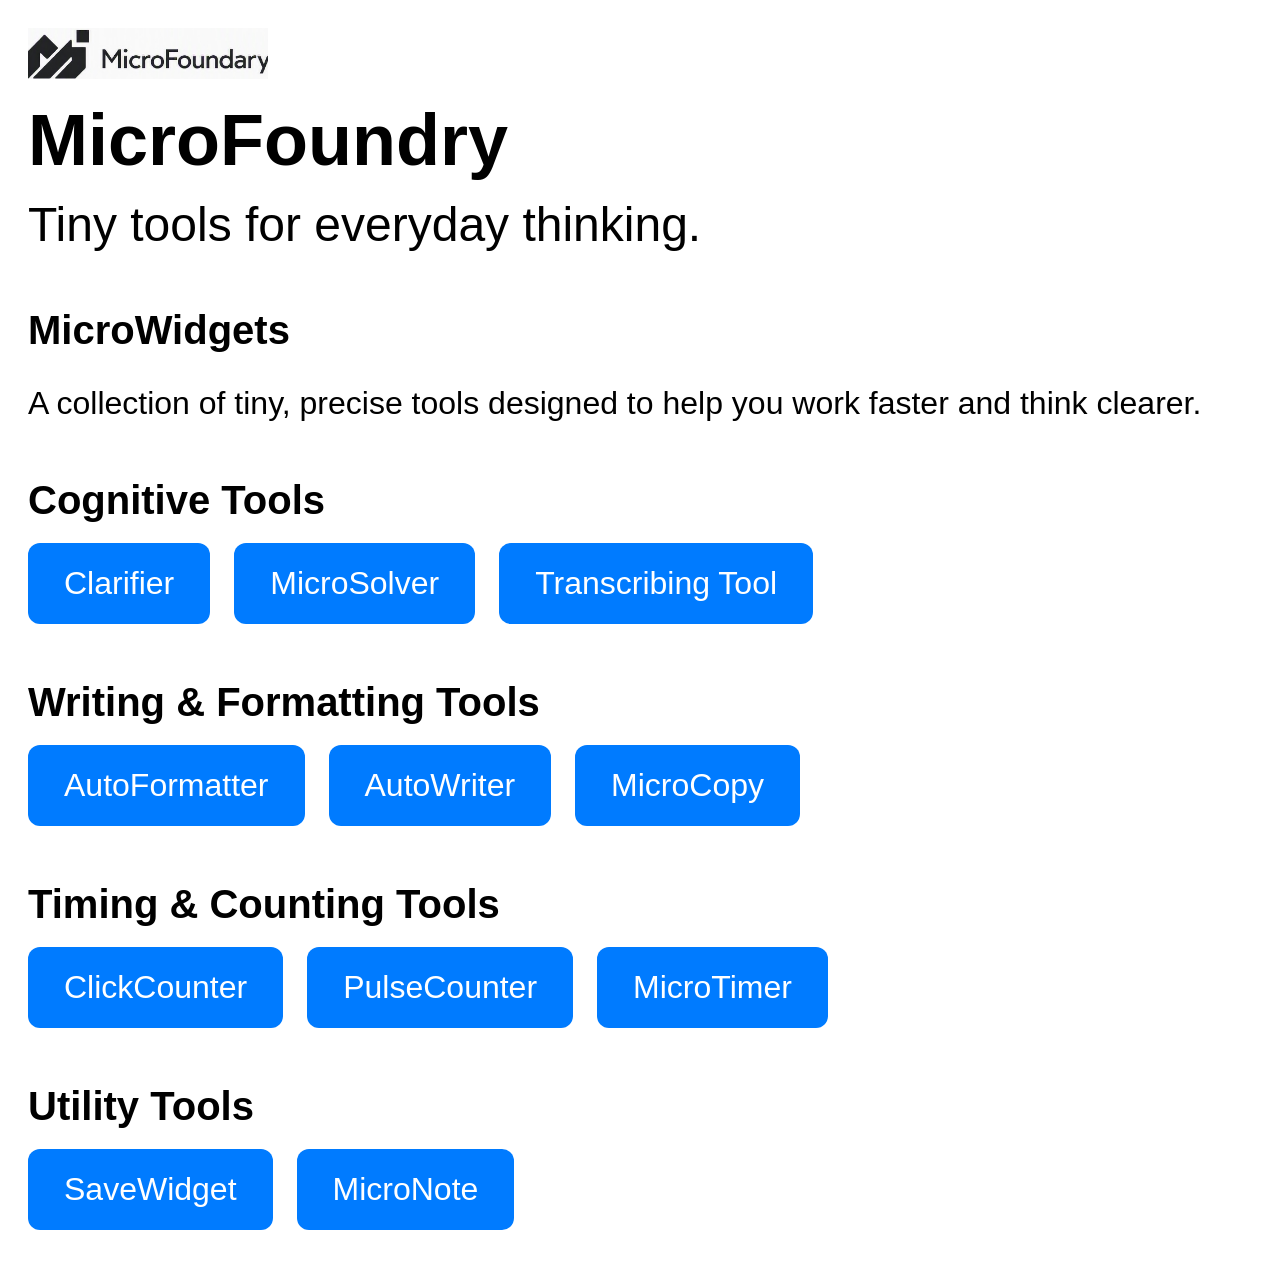
==== index.html @ 5cc54385 "Refactor styles and update header comments" ====
<!DOCTYPE html>
<html lang="en">
<head>
  <meta charset="UTF-8">
  <title>MicroFoundry</title>

  <style>
    body {
      background: white;
      font-family: -apple-system, BlinkMacSystemFont, "Segoe UI", Roboto, sans-serif;
      margin: 28px;
      text-align: left;
    }

    /* Logo */
    img.logo {
      width: 240px;
      height: auto;
      margin-bottom: 20px;
      display: block;
    }

    /* PROFILE A HEADER */
    h1 {
      font-size: 72px;
      margin: 0;
      margin-bottom: 16px;
    }

    h2 {
      font-size: 48px;
      font-weight: 300;
      margin-top: 0;
      margin-bottom: 40px;
    }

    /* Category headers */
    h3 {
      margin-top: 56px;
      margin-bottom: 20px;
      font-size: 40px;
    }

    /* Intro text */
    .mw-intro {
      margin-bottom: 32px;
      font-size: 32px;
      font-weight: 300;
    }

    /* Button grid */
    .mw-grid {
      display: flex;
      flex-wrap: wrap;
      gap: 24px;
      margin-bottom: 56px;
    }

    /* LARGE BUTTONS */
    .mw-btn {
      padding: 22px 36px;
      background: #007bff;
      color: white;
      text-decoration: none;
      border-radius: 12px;
      font-size: 32px;
      display: inline-block;
    }
  </style>
</head>

<body>

  <!-- Left-aligned logo + header -->
  <img src="IMG_1741.jpeg" alt="MicroFoundry Logo" class="logo">
  <h1>MicroFoundry</h1>
  <h2>Tiny tools for everyday thinking.</h2>

  <!-- MicroWidgets Intro -->
  <h3>MicroWidgets</h3>
  <p class="mw-intro">
    A collection of tiny, precise tools designed to help you work faster and think clearer.
  </p>

  <!-- CATEGORY: Cognitive Tools -->
  <h3>Cognitive Tools</h3>
  <div class="mw-grid">
    <a href="Clarifier/index.html" class="mw-btn">Clarifier</a>
    <a href="MicroSolver/index.html" class="mw-btn">MicroSolver</a>
    <a href="TranscribingTool/index.html" class="mw-btn">Transcribing Tool</a>
  </div>

  <!-- CATEGORY: Writing & Formatting Tools -->
  <h3>Writing & Formatting Tools</h3>
  <div class="mw-grid">
    <a href="AutoFormatter/index.html" class="mw-btn">AutoFormatter</a>
    <a href="AutoWriter/index.html" class="mw-btn">AutoWriter</a>
    <a href="MicroCopy/index.html" class="mw-btn">MicroCopy</a>
  </div>

  <!-- CATEGORY: Timing & Counting Tools -->
  <h3>Timing & Counting Tools</h3>
  <div class="mw-grid">
    <a href="ClickCounter/index.html" class="mw-btn">ClickCounter</a>
    <a href="PulseCounter/index.html" class="mw-btn">PulseCounter</a>
    <a href="MicroTimer/index.html" class="mw-btn">MicroTimer</a>
  </div>

  <!-- CATEGORY: Utility Tools -->
  <h3>Utility Tools</h3>
  <div class="mw-grid">
    <a href="SaveWidget/index.html" class="mw-btn">SaveWidget</a>
    <a href="MicroNote/index.html" class="mw-btn">MicroNote</a>
  </div>

</body>
</html>
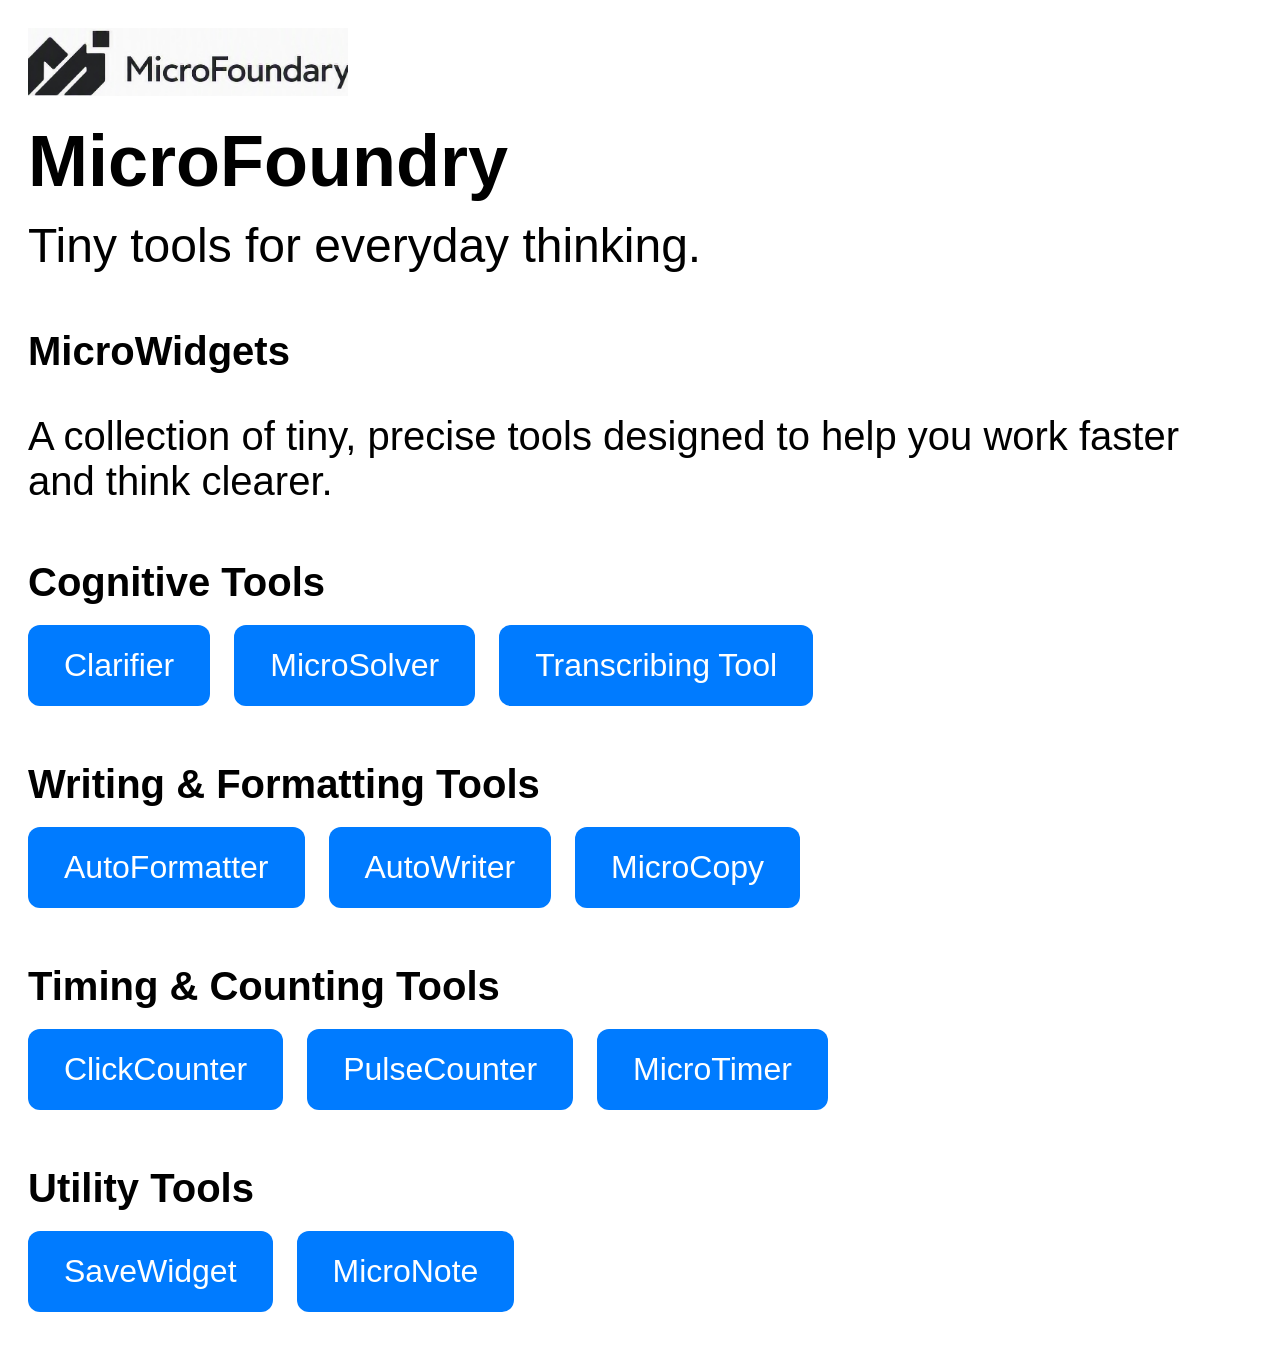
==== commit e1df4058: "Increase logo and text sizes in index.html Updated styles for logo and text to larger sizes." ====
--- a/index.html
+++ b/index.html
@@ -12,11 +12,11 @@
       text-align: left;
     }
 
-    /* Logo */
+    /* Larger Logo */
     img.logo {
-      width: 240px;
+      width: 320px;   /* larger, safe */
       height: auto;
-      margin-bottom: 20px;
+      margin-bottom: 24px;
       display: block;
     }
 
@@ -41,10 +41,10 @@
       font-size: 40px;
     }
 
-    /* Intro text */
+    /* Larger description text */
     .mw-intro {
-      margin-bottom: 32px;
-      font-size: 32px;
+      margin-bottom: 36px;
+      font-size: 40px;   /* larger */
       font-weight: 300;
     }
 
@@ -56,7 +56,7 @@
       margin-bottom: 56px;
     }
 
-    /* LARGE BUTTONS */
+    /* Large tappable buttons */
     .mw-btn {
       padding: 22px 36px;
       background: #007bff;
@@ -71,7 +71,7 @@
 
 <body>
 
-  <!-- Left-aligned logo + header -->
+  <!-- Logo + Header -->
   <img src="IMG_1741.jpeg" alt="MicroFoundry Logo" class="logo">
   <h1>MicroFoundry</h1>
   <h2>Tiny tools for everyday thinking.</h2>
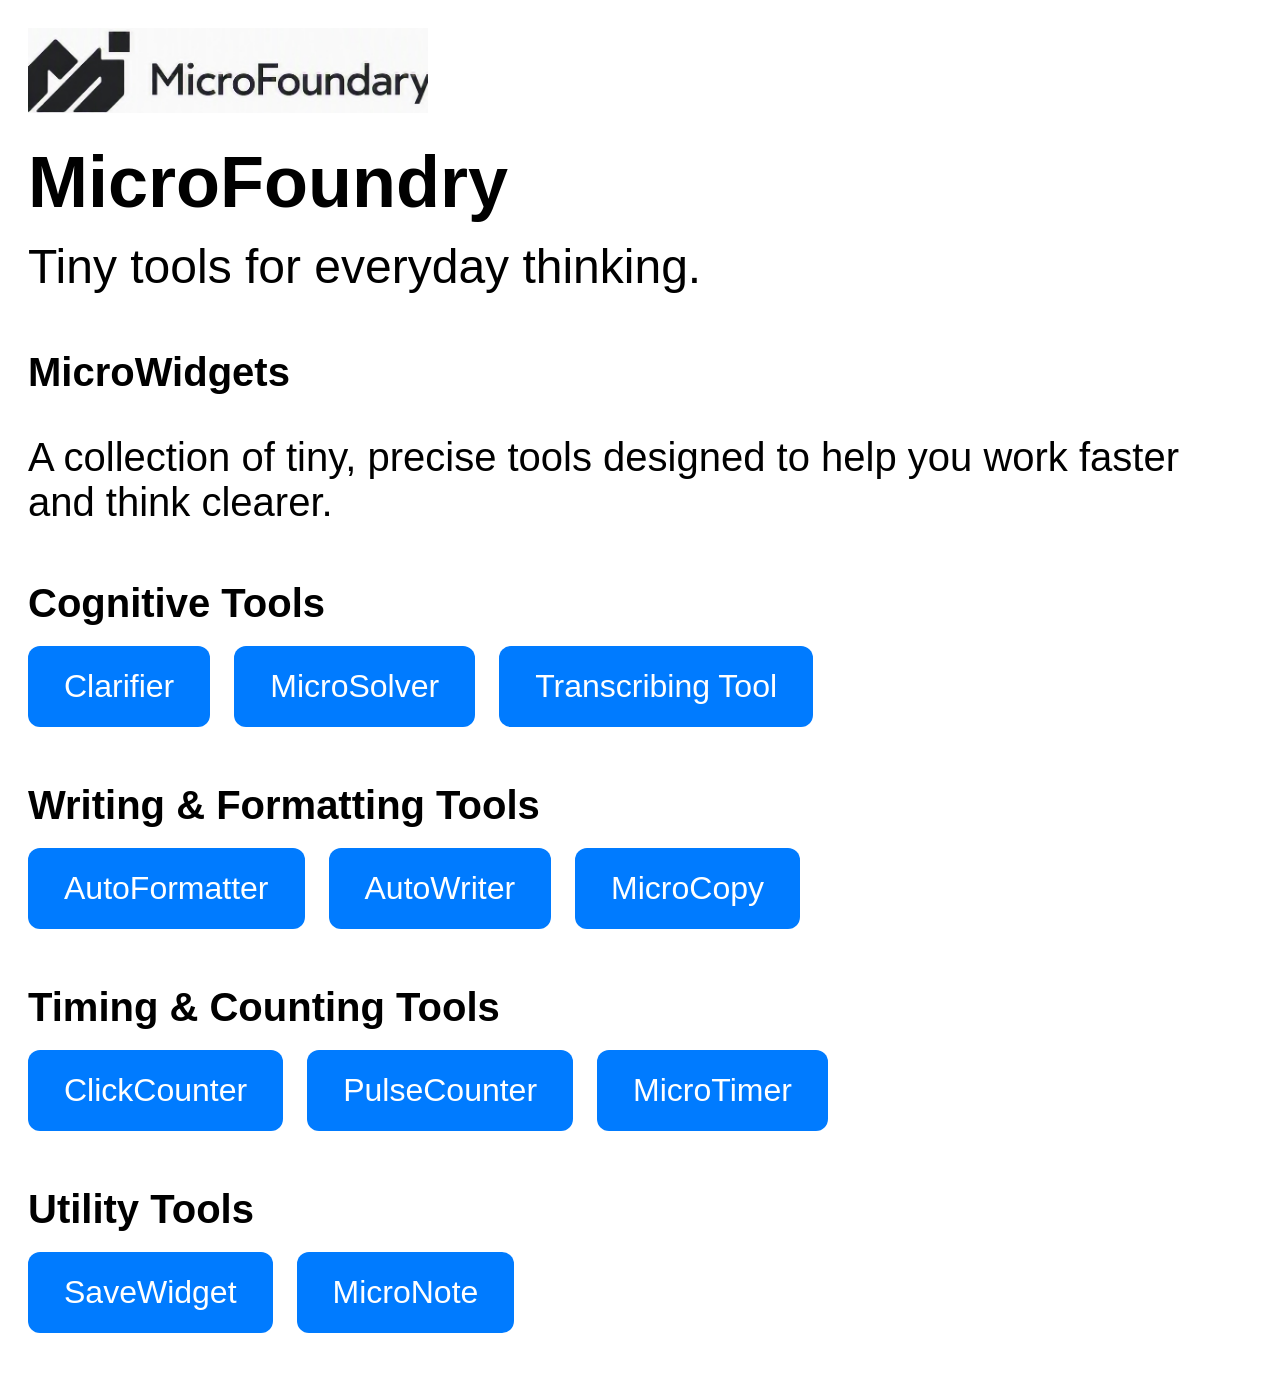
==== commit 55d9f33f: "Increase logo size to 400px and update comments" ====
--- a/index.html
+++ b/index.html
@@ -12,11 +12,11 @@
       text-align: left;
     }
 
-    /* Larger Logo */
+    /* Larger Logo (400px) */
     img.logo {
-      width: 320px;   /* larger, safe */
+      width: 400px;   /* 30% larger than before */
       height: auto;
-      margin-bottom: 24px;
+      margin-bottom: 28px;
       display: block;
     }
 
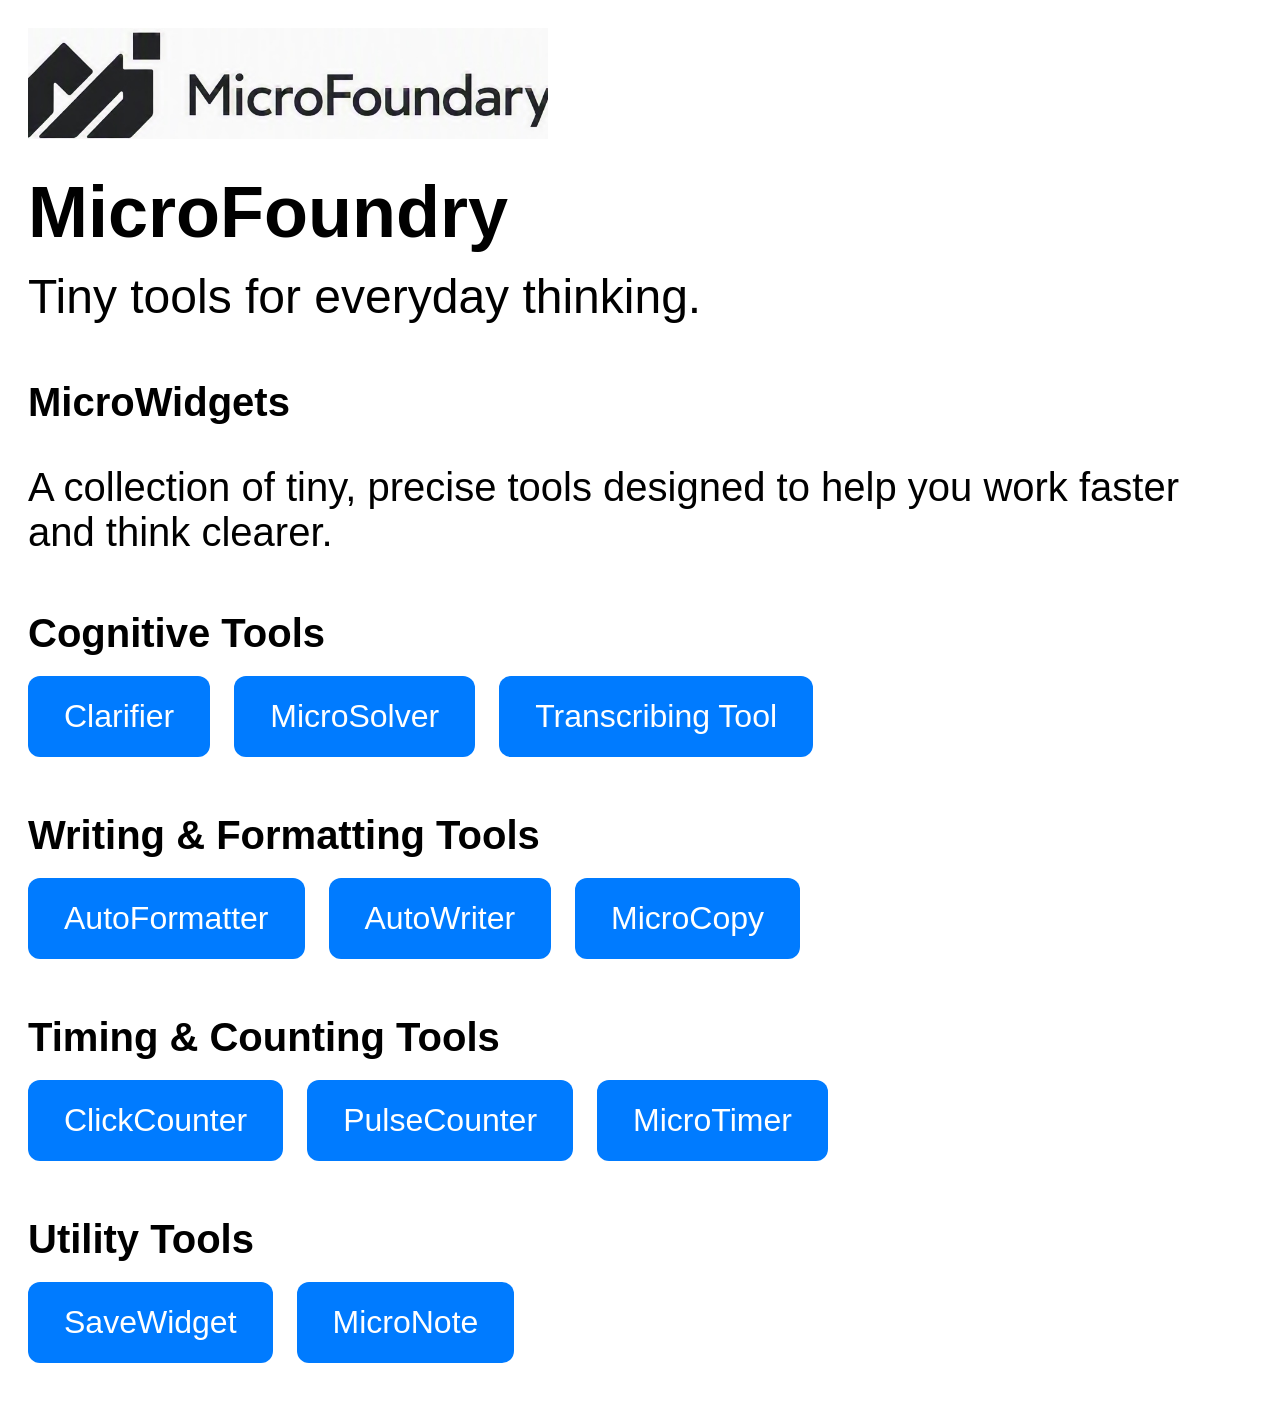
==== commit 856abb06: "Update logo size and margin in index.html" ====
--- a/index.html
+++ b/index.html
@@ -12,11 +12,11 @@
       text-align: left;
     }
 
-    /* Larger Logo (400px) */
+    /* Larger Logo (520px) */
     img.logo {
-      width: 400px;   /* 30% larger than before */
+      width: 520px;   /* 30% larger than 400px */
       height: auto;
-      margin-bottom: 28px;
+      margin-bottom: 32px;
       display: block;
     }
 
@@ -44,7 +44,7 @@
     /* Larger description text */
     .mw-intro {
       margin-bottom: 36px;
-      font-size: 40px;   /* larger */
+      font-size: 40px;
       font-weight: 300;
     }
 
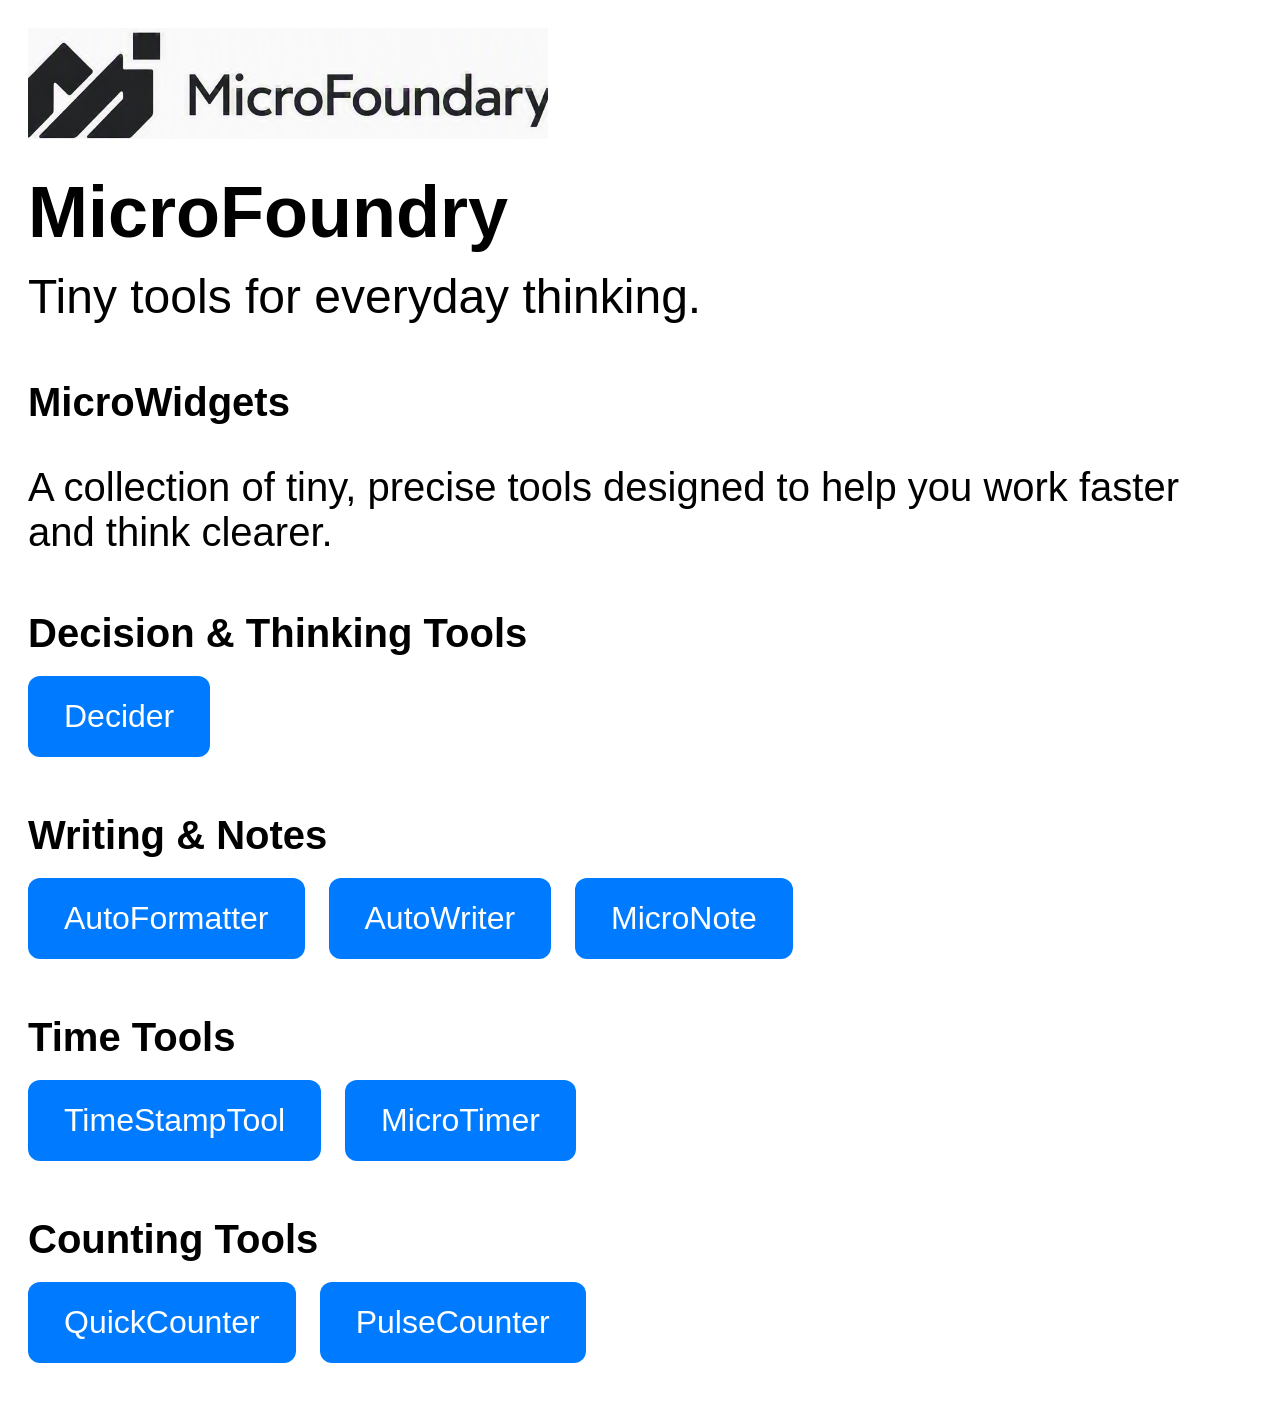
==== commit c56898d9: "Refactor section headers and update links" ====
--- a/index.html
+++ b/index.html
@@ -12,15 +12,13 @@
       text-align: left;
     }
 
-    /* Larger Logo (520px) */
     img.logo {
-      width: 520px;   /* 30% larger than 400px */
+      width: 520px;
       height: auto;
       margin-bottom: 32px;
       display: block;
     }
 
-    /* PROFILE A HEADER */
     h1 {
       font-size: 72px;
       margin: 0;
@@ -34,21 +32,18 @@
       margin-bottom: 40px;
     }
 
-    /* Category headers */
     h3 {
       margin-top: 56px;
       margin-bottom: 20px;
       font-size: 40px;
     }
 
-    /* Larger description text */
     .mw-intro {
       margin-bottom: 36px;
       font-size: 40px;
       font-weight: 300;
     }
 
-    /* Button grid */
     .mw-grid {
       display: flex;
       flex-wrap: wrap;
@@ -56,7 +51,6 @@
       margin-bottom: 56px;
     }
 
-    /* Large tappable buttons */
     .mw-btn {
       padding: 22px 36px;
       background: #007bff;
@@ -71,46 +65,42 @@
 
 <body>
 
-  <!-- Logo + Header -->
   <img src="IMG_1741.jpeg" alt="MicroFoundry Logo" class="logo">
+
   <h1>MicroFoundry</h1>
   <h2>Tiny tools for everyday thinking.</h2>
 
-  <!-- MicroWidgets Intro -->
   <h3>MicroWidgets</h3>
   <p class="mw-intro">
     A collection of tiny, precise tools designed to help you work faster and think clearer.
   </p>
 
-  <!-- CATEGORY: Cognitive Tools -->
-  <h3>Cognitive Tools</h3>
+  <!-- Decision & Thinking -->
+  <h3>Decision & Thinking Tools</h3>
   <div class="mw-grid">
-    <a href="Clarifier/index.html" class="mw-btn">Clarifier</a>
-    <a href="MicroSolver/index.html" class="mw-btn">MicroSolver</a>
-    <a href="TranscribingTool/index.html" class="mw-btn">Transcribing Tool</a>
+    <a href="Decider/index.html" class="mw-btn">Decider</a>
   </div>
 
-  <!-- CATEGORY: Writing & Formatting Tools -->
-  <h3>Writing & Formatting Tools</h3>
+  <!-- Writing & Notes -->
+  <h3>Writing & Notes</h3>
   <div class="mw-grid">
     <a href="AutoFormatter/index.html" class="mw-btn">AutoFormatter</a>
     <a href="AutoWriter/index.html" class="mw-btn">AutoWriter</a>
-    <a href="MicroCopy/index.html" class="mw-btn">MicroCopy</a>
+    <a href="MicroNote/index.html" class="mw-btn">MicroNote</a>
   </div>
 
-  <!-- CATEGORY: Timing & Counting Tools -->
-  <h3>Timing & Counting Tools</h3>
+  <!-- Time Tools -->
+  <h3>Time Tools</h3>
   <div class="mw-grid">
-    <a href="ClickCounter/index.html" class="mw-btn">ClickCounter</a>
-    <a href="PulseCounter/index.html" class="mw-btn">PulseCounter</a>
+    <a href="TimeStampTool/index.html" class="mw-btn">TimeStampTool</a>
     <a href="MicroTimer/index.html" class="mw-btn">MicroTimer</a>
   </div>
 
-  <!-- CATEGORY: Utility Tools -->
-  <h3>Utility Tools</h3>
+  <!-- Counting Tools -->
+  <h3>Counting Tools</h3>
   <div class="mw-grid">
-    <a href="SaveWidget/index.html" class="mw-btn">SaveWidget</a>
-    <a href="MicroNote/index.html" class="mw-btn">MicroNote</a>
+    <a href="QuickCounter/index.html" class="mw-btn">QuickCounter</a>
+    <a href="PulseCounter/index.html" class="mw-btn">PulseCounter</a>
   </div>
 
 </body>
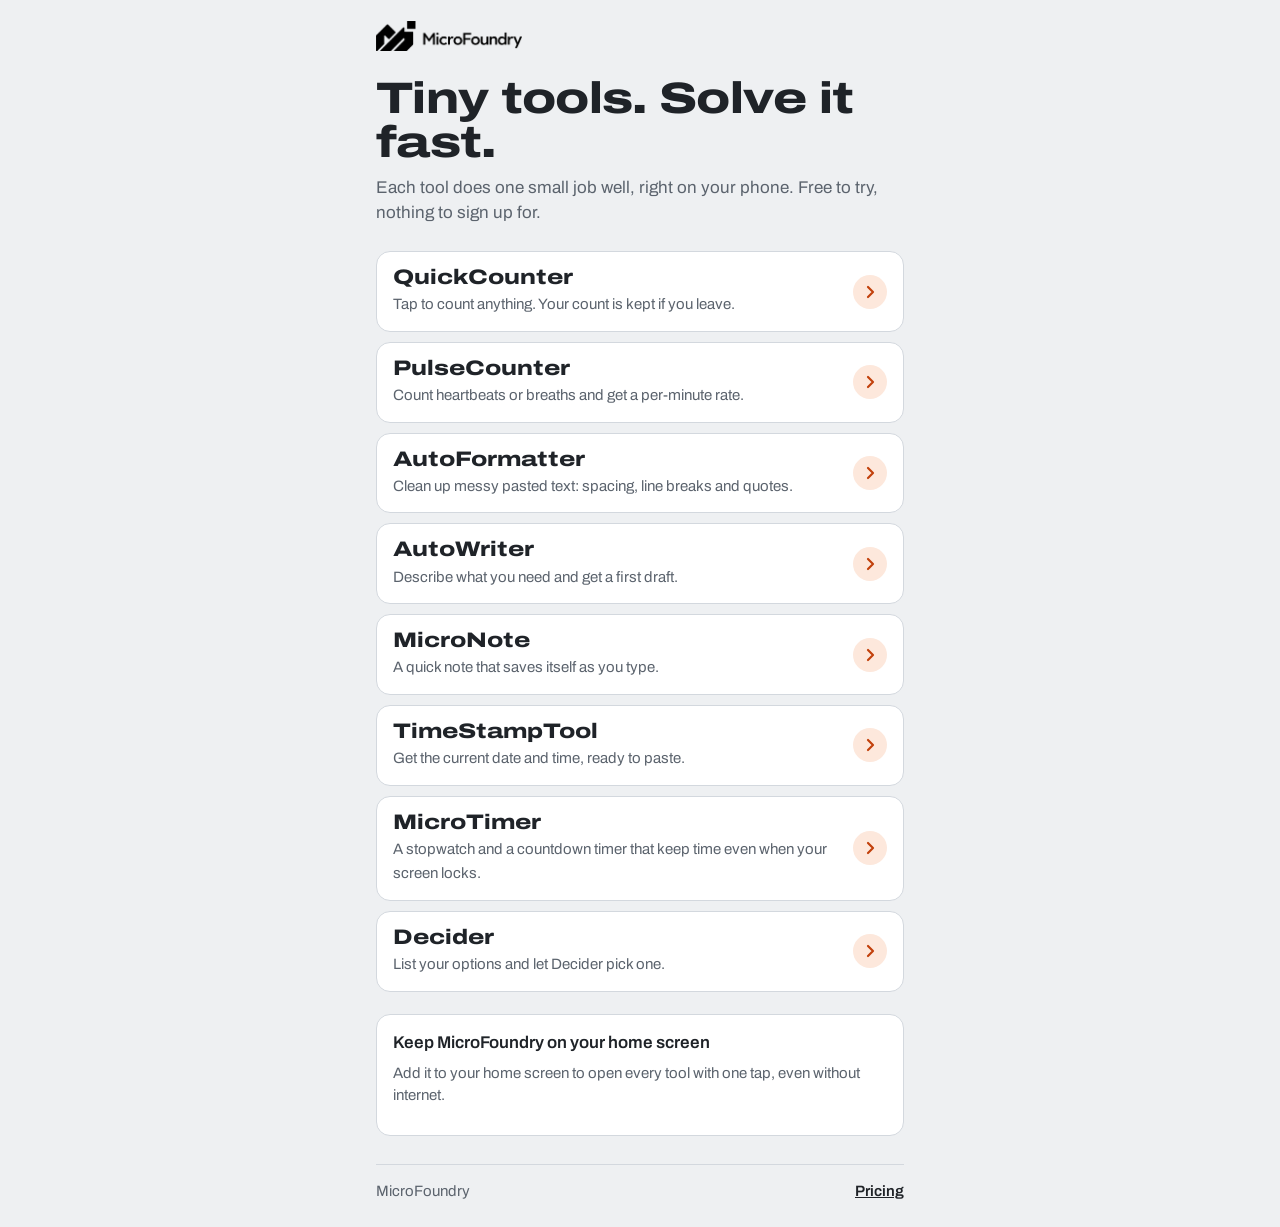
==== commit 236447ab: "Add files via upload" ====
--- a/index.html
+++ b/index.html
@@ -1,107 +1,126 @@
-<!DOCTYPE html>
+<!doctype html>
 <html lang="en">
 <head>
-  <meta charset="UTF-8">
-  <title>MicroFoundry</title>
+<meta charset="utf-8">
+<meta name="viewport" content="width=device-width, initial-scale=1, viewport-fit=cover">
+<title>MicroFoundry: tiny tools for everyday tasks</title>
+<meta name="description" content="Free, simple tools for your phone: a tally counter, pulse counter, timer, quick notes, timestamps, text cleaner, draft writer and a random choice picker.">
+<meta name="theme-color" content="#eef0f2">
+<link rel="manifest" href="manifest.webmanifest">
+<link rel="icon" href="assets/icon-192.png">
+<link rel="apple-touch-icon" href="assets/apple-touch-icon.png">
+<link rel="preconnect" href="https://fonts.googleapis.com">
+<link rel="preconnect" href="https://fonts.gstatic.com" crossorigin>
+<link rel="stylesheet" href="https://fonts.googleapis.com/css2?family=Archivo:wdth,wght@100..125,400..800&display=swap">
+<link rel="stylesheet" href="assets/mf.css">
+<script src="assets/mf.js"></script>
+<style>
+  .hero { margin: 8px 0 26px; }
+  .hero h1 {
+    font-stretch: 125%;
+    font-weight: 800;
+    font-size: 44px;
+    line-height: 1;
+    letter-spacing: -0.015em;
+    margin: 0 0 12px;
+  }
+  .hero p { color: var(--muted); margin: 0; max-width: 30em; }
 
-  <style>
-    body {
-      background: white;
-      font-family: -apple-system, BlinkMacSystemFont, "Segoe UI", Roboto, sans-serif;
-      margin: 28px;
-      text-align: left;
-    }
+  .tools { list-style: none; margin: 0; padding: 0; display: grid; gap: 10px; }
+  .tool {
+    display: flex;
+    align-items: center;
+    gap: 14px;
+    min-height: 76px;
+    padding: 14px 16px;
+    background: var(--surface);
+    border: 1.5px solid var(--line);
+    border-radius: var(--radius-plate);
+    color: var(--ink);
+    text-decoration: none;
+  }
+  .tool:active { transform: scale(0.99); }
+  .tool b {
+    display: block;
+    font-stretch: 125%;
+    font-weight: 800;
+    font-size: 21px;
+    line-height: 1.1;
+    margin-bottom: 3px;
+  }
+  .tool span { color: var(--muted); font-size: 15px; line-height: 1.35; }
+  .tool .go {
+    margin-left: auto;
+    flex: none;
+    width: 34px; height: 34px;
+    border-radius: 50%;
+    background: var(--accent-soft);
+    display: grid; place-items: center;
+  }
+  .tool .go svg { width: 16px; height: 16px; stroke: var(--accent); }
 
-    img.logo {
-      width: 520px;
-      height: auto;
-      margin-bottom: 32px;
-      display: block;
-    }
+  .install { margin-top: 22px; }
+  .install p { margin: 0 0 12px; }
+</style>
+</head>
+<body>
+<main class="mf-page">
+  <header class="mf-top">
+    <a href="index.html" aria-label="MicroFoundry home"><img class="mf-logo" src="assets/logo.png" alt="MicroFoundry" style="height:30px"></a>
+  </header>
 
-    h1 {
-      font-size: 72px;
-      margin: 0;
-      margin-bottom: 16px;
-    }
+  <section class="hero">
+    <h1>Tiny tools. Solve it fast.</h1>
+    <p>Each tool does one small job well, right on your phone. Free to try, nothing to sign up for.</p>
+  </section>
 
-    h2 {
-      font-size: 48px;
-      font-weight: 300;
-      margin-top: 0;
-      margin-bottom: 40px;
-    }
+  <ul class="tools" id="tools"></ul>
 
-    h3 {
-      margin-top: 56px;
-      margin-bottom: 20px;
-      font-size: 40px;
-    }
-
-    .mw-intro {
-      margin-bottom: 36px;
-      font-size: 40px;
-      font-weight: 300;
-    }
-
-    .mw-grid {
-      display: flex;
-      flex-wrap: wrap;
-      gap: 24px;
-      margin-bottom: 56px;
-    }
-
-    .mw-btn {
-      padding: 22px 36px;
-      background: #007bff;
-      color: white;
-      text-decoration: none;
-      border-radius: 12px;
-      font-size: 32px;
-      display: inline-block;
-    }
-  </style>
-</head>
-
-<body>
-
-  <img src="IMG_1741.jpeg" alt="MicroFoundry Logo" class="logo">
-
-  <h1>MicroFoundry</h1>
-  <h2>Tiny tools for everyday thinking.</h2>
-
-  <h3>MicroWidgets</h3>
-  <p class="mw-intro">
-    A collection of tiny, precise tools designed to help you work faster and think clearer.
-  </p>
-
-  <!-- Decision & Thinking -->
-  <h3>Decision & Thinking Tools</h3>
-  <div class="mw-grid">
-    <a href="Decider/index.html" class="mw-btn">Decider</a>
+  <div class="mf-plate install" id="install">
+    <div class="mf-label">Keep MicroFoundry on your home screen</div>
+    <p class="mf-note" id="installHow">Add it to your home screen to open every tool with one tap, even without internet.</p>
+    <button class="mf-btn mf-btn--go" id="installBtn" hidden>Add to home screen</button>
   </div>
 
-  <!-- Writing & Notes -->
-  <h3>Writing & Notes</h3>
-  <div class="mw-grid">
-    <a href="AutoFormatter/index.html" class="mw-btn">AutoFormatter</a>
-    <a href="AutoWriter/index.html" class="mw-btn">AutoWriter</a>
-    <a href="MicroNote/index.html" class="mw-btn">MicroNote</a>
-  </div>
+  <footer class="mf-foot">
+    <span>MicroFoundry</span>
+    <a href="Pricing/index.html">Pricing</a>
+  </footer>
+</main>
 
-  <!-- Time Tools -->
-  <h3>Time Tools</h3>
-  <div class="mw-grid">
-    <a href="TimeStampTool/index.html" class="mw-btn">TimeStampTool</a>
-    <a href="MicroTimer/index.html" class="mw-btn">MicroTimer</a>
-  </div>
+<script>
+const arrow = '<svg viewBox="0 0 16 16" fill="none" stroke-width="2.2" stroke-linecap="round" stroke-linejoin="round" aria-hidden="true"><path d="M6 3l5 5-5 5"/></svg>';
 
-  <!-- Counting Tools -->
-  <h3>Counting Tools</h3>
-  <div class="mw-grid">
-    <a href="QuickCounter/index.html" class="mw-btn">QuickCounter</a>
-    <a href="PulseCounter/index.html" class="mw-btn">PulseCounter</a>
-  </div>
+document.getElementById("tools").innerHTML = Object.entries(MF.TOOLS).map(([name, t]) =>
+  `<li><a class="tool" href="${name}/index.html"><div><b>${name}</b><span>${t.what}</span></div><i class="go">${arrow}</i></a></li>`
+).join("");
 
+
+// Home-screen install: Android shows a button; iPhone gets instructions.
+const how = document.getElementById("installHow");
+const btn = document.getElementById("installBtn");
+const standalone = matchMedia("(display-mode: standalone)").matches || navigator.standalone;
+const isIOS = /iphone|ipad|ipod/i.test(navigator.userAgent);
+
+if (standalone) {
+  document.getElementById("install").hidden = true;
+} else if (isIOS) {
+  how.textContent = "On iPhone: open this page in Safari, tap the Share button, then tap \"Add to Home Screen\".";
+}
+
+let deferred;
+window.addEventListener("beforeinstallprompt", e => {
+  e.preventDefault();
+  deferred = e;
+  btn.hidden = false;
+});
+btn.addEventListener("click", async () => {
+  if (!deferred) return;
+  deferred.prompt();
+  await deferred.userChoice;
+  deferred = null;
+  btn.hidden = true;
+});
+</script>
 </body>
 </html>
--- a/assets/mf.css
+++ b/assets/mf.css
@@ -0,0 +1,277 @@
+/* MicroFoundry shared styles — every page uses this one file. */
+
+:root {
+  --bg: #eef0f2;        /* aluminum */
+  --surface: #ffffff;
+  --ink: #1f2328;       /* cast iron */
+  --muted: #5b636d;
+  --line: #d3d8de;
+  --accent: #c2410c;    /* molten metal */
+  --accent-ink: #ffffff;
+  --accent-soft: #fde8dc;
+  --good: #1f7a4d;
+  --radius-plate: 14px;
+  --radius-btn: 12px;
+  --tap: 52px;
+  --font: "Archivo", -apple-system, BlinkMacSystemFont, "Segoe UI", Roboto, sans-serif;
+  color-scheme: light;
+}
+
+@media (prefers-color-scheme: dark) {
+  :root:not([data-theme="light"]) {
+    --bg: #15171a;
+    --surface: #202328;
+    --ink: #eceff2;
+    --muted: #a3abb5;
+    --line: #353a41;
+    --accent: #f26a2a;
+    --accent-ink: #15171a;
+    --accent-soft: #3a2418;
+    --good: #5cc28f;
+    color-scheme: dark;
+  }
+  :root:not([data-theme="light"]) .mf-logo { filter: invert(1); }
+}
+:root[data-theme="dark"] {
+    --bg: #15171a;
+    --surface: #202328;
+    --ink: #eceff2;
+    --muted: #a3abb5;
+    --line: #353a41;
+    --accent: #f26a2a;
+    --accent-ink: #15171a;
+    --accent-soft: #3a2418;
+    --good: #5cc28f;
+    color-scheme: dark;
+  }
+:root[data-theme="dark"] .mf-logo { filter: invert(1); }
+
+* { box-sizing: border-box; }
+[hidden] { display: none !important; }
+
+html { -webkit-text-size-adjust: 100%; }
+
+body {
+  margin: 0;
+  background: var(--bg);
+  color: var(--ink);
+  font-family: var(--font);
+  font-size: 17px;
+  line-height: 1.45;
+  -webkit-tap-highlight-color: transparent;
+}
+
+.mf-page {
+  max-width: 560px;
+  margin: 0 auto;
+  padding: max(14px, env(safe-area-inset-top)) 16px calc(24px + env(safe-area-inset-bottom));
+}
+
+/* Top bar */
+.mf-top {
+  display: flex;
+  align-items: center;
+  justify-content: space-between;
+  gap: 12px;
+  min-height: 44px;
+  margin-bottom: 18px;
+}
+.mf-top a { display: flex; align-items: center; }
+.mf-logo { height: 26px; width: auto; display: block; }
+.mf-mark { height: 30px; width: auto; display: block; }
+.mf-all {
+  color: var(--ink);
+  font-weight: 600;
+  font-size: 16px;
+  text-decoration: none;
+  padding: 10px 14px;
+  border: 1.5px solid var(--line);
+  border-radius: 999px;
+  background: var(--surface);
+}
+
+/* Tool heading: the stamped name is the signature element */
+.mf-name {
+  font-stretch: 125%;
+  font-weight: 800;
+  font-size: 34px;
+  line-height: 1.05;
+  letter-spacing: -0.01em;
+  margin: 0 0 6px;
+}
+.mf-what {
+  color: var(--muted);
+  margin: 0 0 22px;
+  max-width: 34em;
+}
+
+/* Working surface */
+.mf-plate {
+  background: var(--surface);
+  border: 1.5px solid var(--line);
+  border-radius: var(--radius-plate);
+  padding: 16px;
+  margin-bottom: 16px;
+}
+
+.mf-label {
+  display: block;
+  font-weight: 600;
+  margin-bottom: 8px;
+}
+
+textarea, input[type="text"], input[type="number"] {
+  width: 100%;
+  font: inherit;
+  font-size: 17px;
+  color: var(--ink);
+  background: var(--surface);
+  border: 1.5px solid var(--line);
+  border-radius: 10px;
+  padding: 12px;
+}
+textarea { min-height: 150px; resize: vertical; }
+textarea:focus, input:focus { outline: 2px solid var(--accent); outline-offset: 1px; border-color: transparent; }
+
+/* Buttons */
+.mf-row { display: flex; gap: 10px; flex-wrap: wrap; }
+.mf-row > .mf-btn { flex: 1 1 0; }
+
+.mf-btn {
+  appearance: none;
+  min-height: var(--tap);
+  padding: 0 18px;
+  font: inherit;
+  font-weight: 700;
+  font-size: 17px;
+  border-radius: var(--radius-btn);
+  border: 1.5px solid var(--line);
+  background: var(--surface);
+  color: var(--ink);
+  cursor: pointer;
+  display: inline-flex;
+  align-items: center;
+  justify-content: center;
+  text-decoration: none;
+  white-space: nowrap;
+  touch-action: manipulation;
+  user-select: none;
+  -webkit-user-select: none;
+}
+.mf-btn:active { transform: scale(0.98); }
+.mf-btn:disabled { opacity: 0.45; cursor: default; transform: none; }
+.mf-btn--go { background: var(--accent); border-color: var(--accent); color: var(--accent-ink); }
+.mf-btn--quiet { background: transparent; }
+.mf-btn.is-on { background: var(--ink); border-color: var(--ink); color: var(--bg); }
+
+:focus-visible { outline: 3px solid var(--accent); outline-offset: 2px; }
+
+/* Big readouts */
+.mf-readout {
+  font-stretch: 125%;
+  font-weight: 800;
+  font-size: 64px;
+  line-height: 1;
+  font-variant-numeric: tabular-nums;
+  margin: 6px 0 14px;
+}
+
+.mf-note { color: var(--muted); font-size: 15px; }
+.mf-status { color: var(--good); font-weight: 600; min-height: 1.4em; font-size: 15px; }
+
+/* Output box */
+.mf-output {
+  white-space: pre-wrap;
+  overflow-wrap: anywhere;
+  min-height: 90px;
+  background: var(--bg);
+  border-radius: 10px;
+  padding: 12px;
+}
+
+/* Related tools + pricing */
+.mf-more { margin-top: 30px; }
+.mf-more h2 { font-size: 17px; margin: 0 0 10px; }
+.mf-chips { display: flex; flex-wrap: wrap; gap: 8px; }
+.mf-chip {
+  display: inline-flex;
+  align-items: center;
+  min-height: 44px;
+  padding: 0 14px;
+  border-radius: 999px;
+  border: 1.5px solid var(--line);
+  background: var(--surface);
+  color: var(--ink);
+  text-decoration: none;
+  font-weight: 600;
+}
+.mf-foot {
+  margin-top: 28px;
+  padding-top: 16px;
+  border-top: 1.5px solid var(--line);
+  display: flex;
+  justify-content: space-between;
+  align-items: center;
+  gap: 12px;
+  color: var(--muted);
+  font-size: 15px;
+}
+.mf-foot a { color: var(--ink); font-weight: 600; }
+
+/* Toast */
+.mf-toast {
+  position: fixed;
+  left: 50%;
+  bottom: calc(20px + env(safe-area-inset-bottom));
+  transform: translate(-50%, 20px);
+  background: var(--ink);
+  color: var(--bg);
+  padding: 12px 18px;
+  border-radius: 999px;
+  font-weight: 600;
+  opacity: 0;
+  pointer-events: none;
+  transition: opacity .18s, transform .18s;
+  z-index: 50;
+}
+.mf-toast.is-shown { opacity: 1; transform: translate(-50%, 0); }
+
+@media (prefers-reduced-motion: reduce) {
+  * { transition: none !important; animation: none !important; }
+}
+
+.sr-only { position: absolute; width: 1px; height: 1px; overflow: hidden; clip: rect(0 0 0 0); white-space: nowrap; }
+
+/* Free trial and buying */
+.mf-trial {
+  display: flex;
+  justify-content: space-between;
+  align-items: center;
+  gap: 12px;
+  margin-top: 22px;
+  padding: 12px 16px;
+  border-radius: var(--radius-plate);
+  background: var(--accent-soft);
+  font-weight: 600;
+  font-size: 15px;
+}
+.mf-trial a { color: var(--accent); font-weight: 700; white-space: nowrap; }
+
+.mf-lock h2 {
+  font-stretch: 125%;
+  font-weight: 800;
+  font-size: 24px;
+  line-height: 1.15;
+  margin: 0 0 8px;
+}
+.mf-lock p { margin: 0 0 14px; }
+.mf-buy { display: grid; gap: 10px; margin-bottom: 12px; }
+.mf-buy:empty { display: none; }
+
+.mf-code { margin: 6px 0 10px; }
+.mf-code .mf-row { flex-wrap: nowrap; }
+.mf-code input { flex: 1 1 auto; min-width: 0; text-transform: uppercase; letter-spacing: 0.04em; }
+.mf-code .mf-btn { flex: none; }
+.mf-code-msg { margin: 8px 0 0; color: var(--accent); }
+.mf-code-msg:empty { display: none; }
+.mf-lock a:not(.mf-btn), .mf-plate a:not(.mf-btn):not(.name) { color: var(--ink); font-weight: 600; }
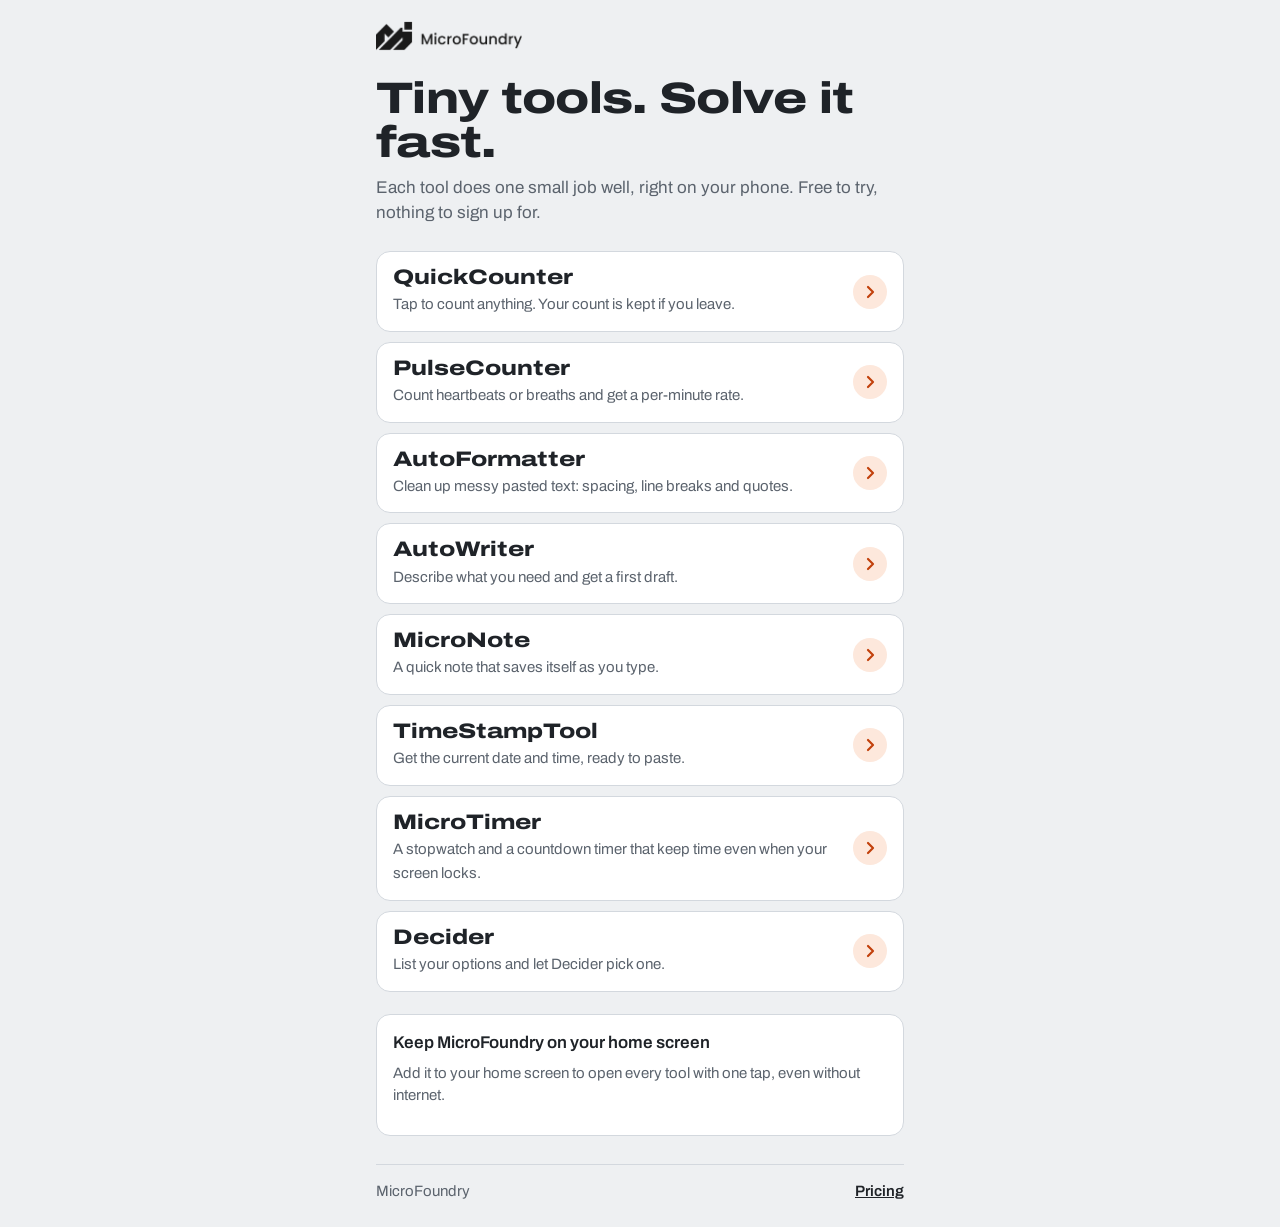
==== commit 58081986: "Point site at microfoundry.net (CNAME, canonical URLs, sitemap) Held on a branch until DNS is update" ====
--- a/index.html
+++ b/index.html
@@ -6,6 +6,12 @@
 <title>MicroFoundry: tiny tools for everyday tasks</title>
 <meta name="description" content="Free, simple tools for your phone: a tally counter, pulse counter, timer, quick notes, timestamps, text cleaner, draft writer and a random choice picker.">
 <meta name="theme-color" content="#eef0f2">
+<link rel="canonical" href="https://microfoundry.net/">
+<meta property="og:title" content="MicroFoundry: tiny tools for everyday tasks">
+<meta property="og:description" content="Free, simple tools for your phone: a tally counter, pulse counter, timer, quick notes, timestamps, text cleaner, draft writer and a random choice picker.">
+<meta property="og:type" content="website">
+<meta property="og:url" content="https://microfoundry.net/">
+<meta property="og:image" content="https://microfoundry.net/assets/icon-512.png">
 <link rel="manifest" href="manifest.webmanifest">
 <link rel="icon" href="assets/icon-192.png">
 <link rel="apple-touch-icon" href="assets/apple-touch-icon.png">
--- a/assets/mf.css
+++ b/assets/mf.css
@@ -92,6 +92,7 @@
 
 /* Tool heading: the stamped name is the signature element */
 .mf-name {
+  white-space: nowrap;
   font-stretch: 125%;
   font-weight: 800;
   font-size: 34px;
@@ -168,6 +169,7 @@
 
 /* Big readouts */
 .mf-readout {
+  white-space: nowrap;
   font-stretch: 125%;
   font-weight: 800;
   font-size: 64px;
